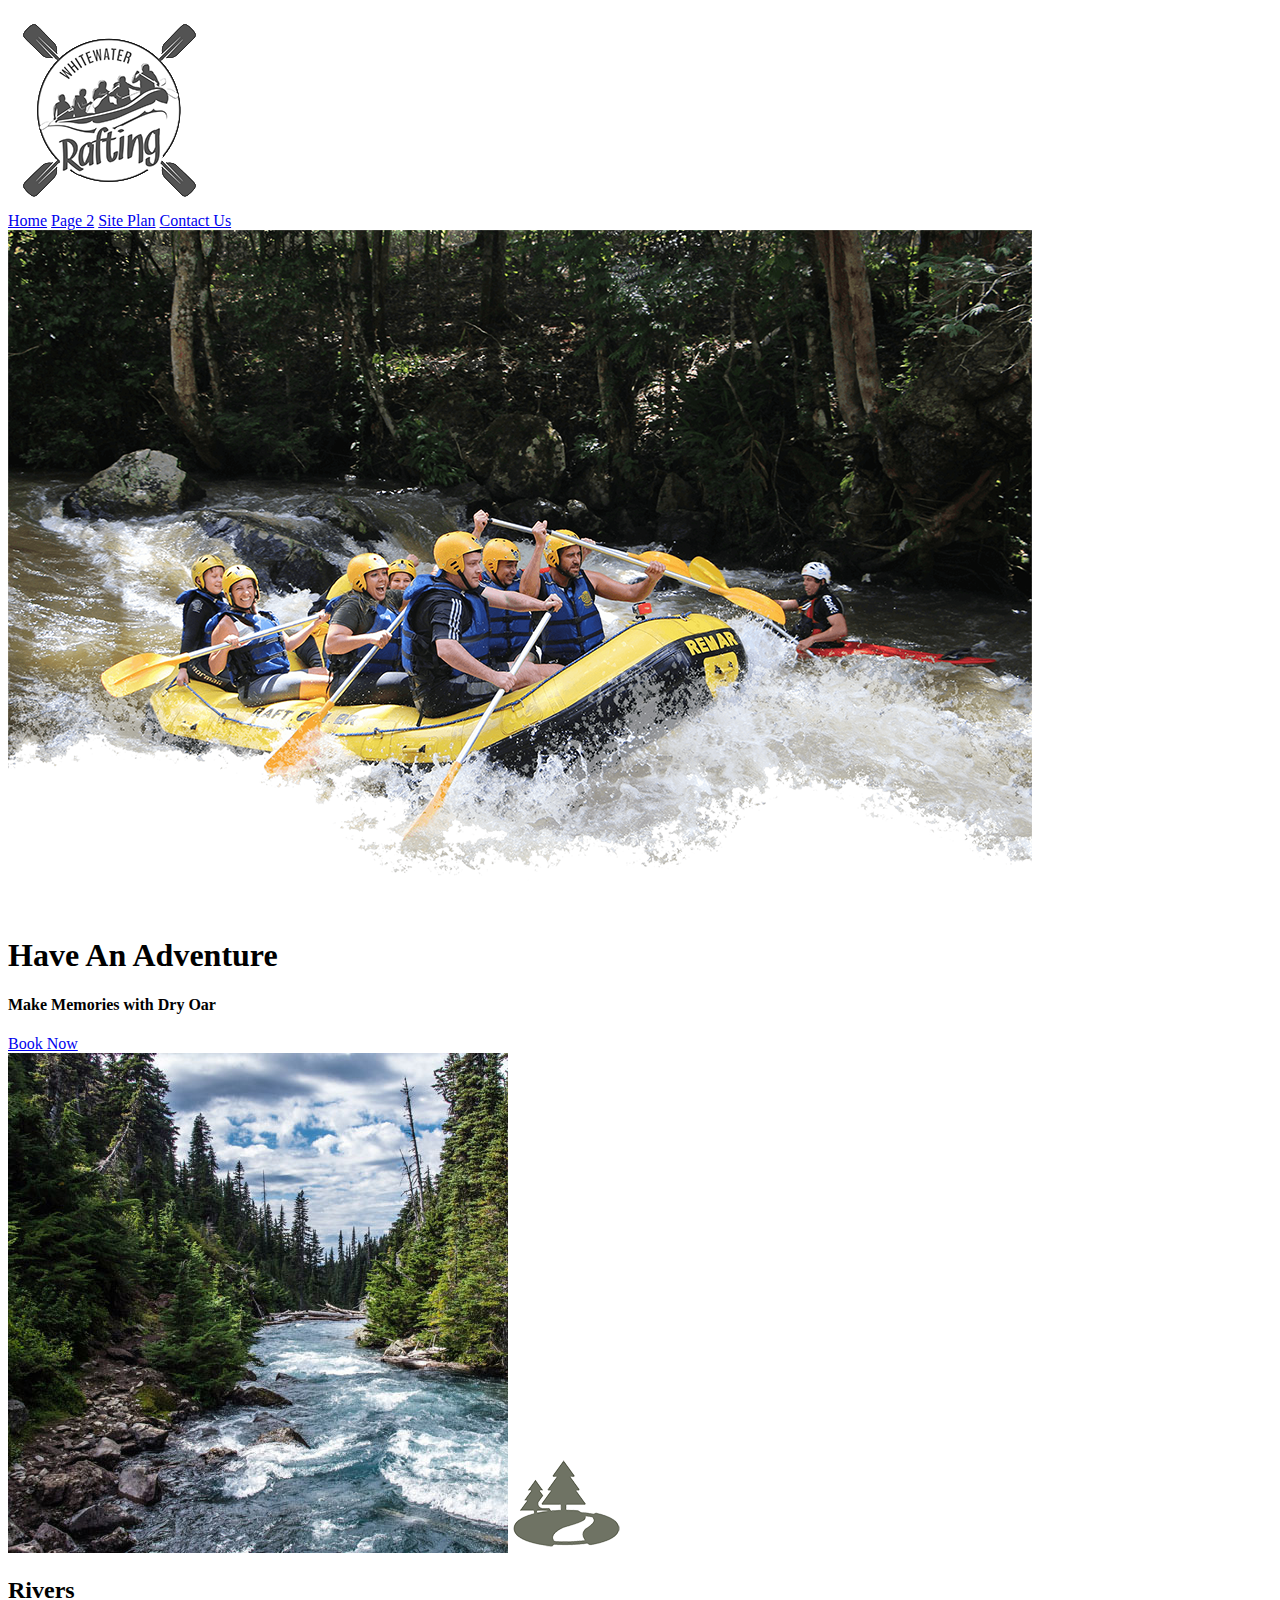
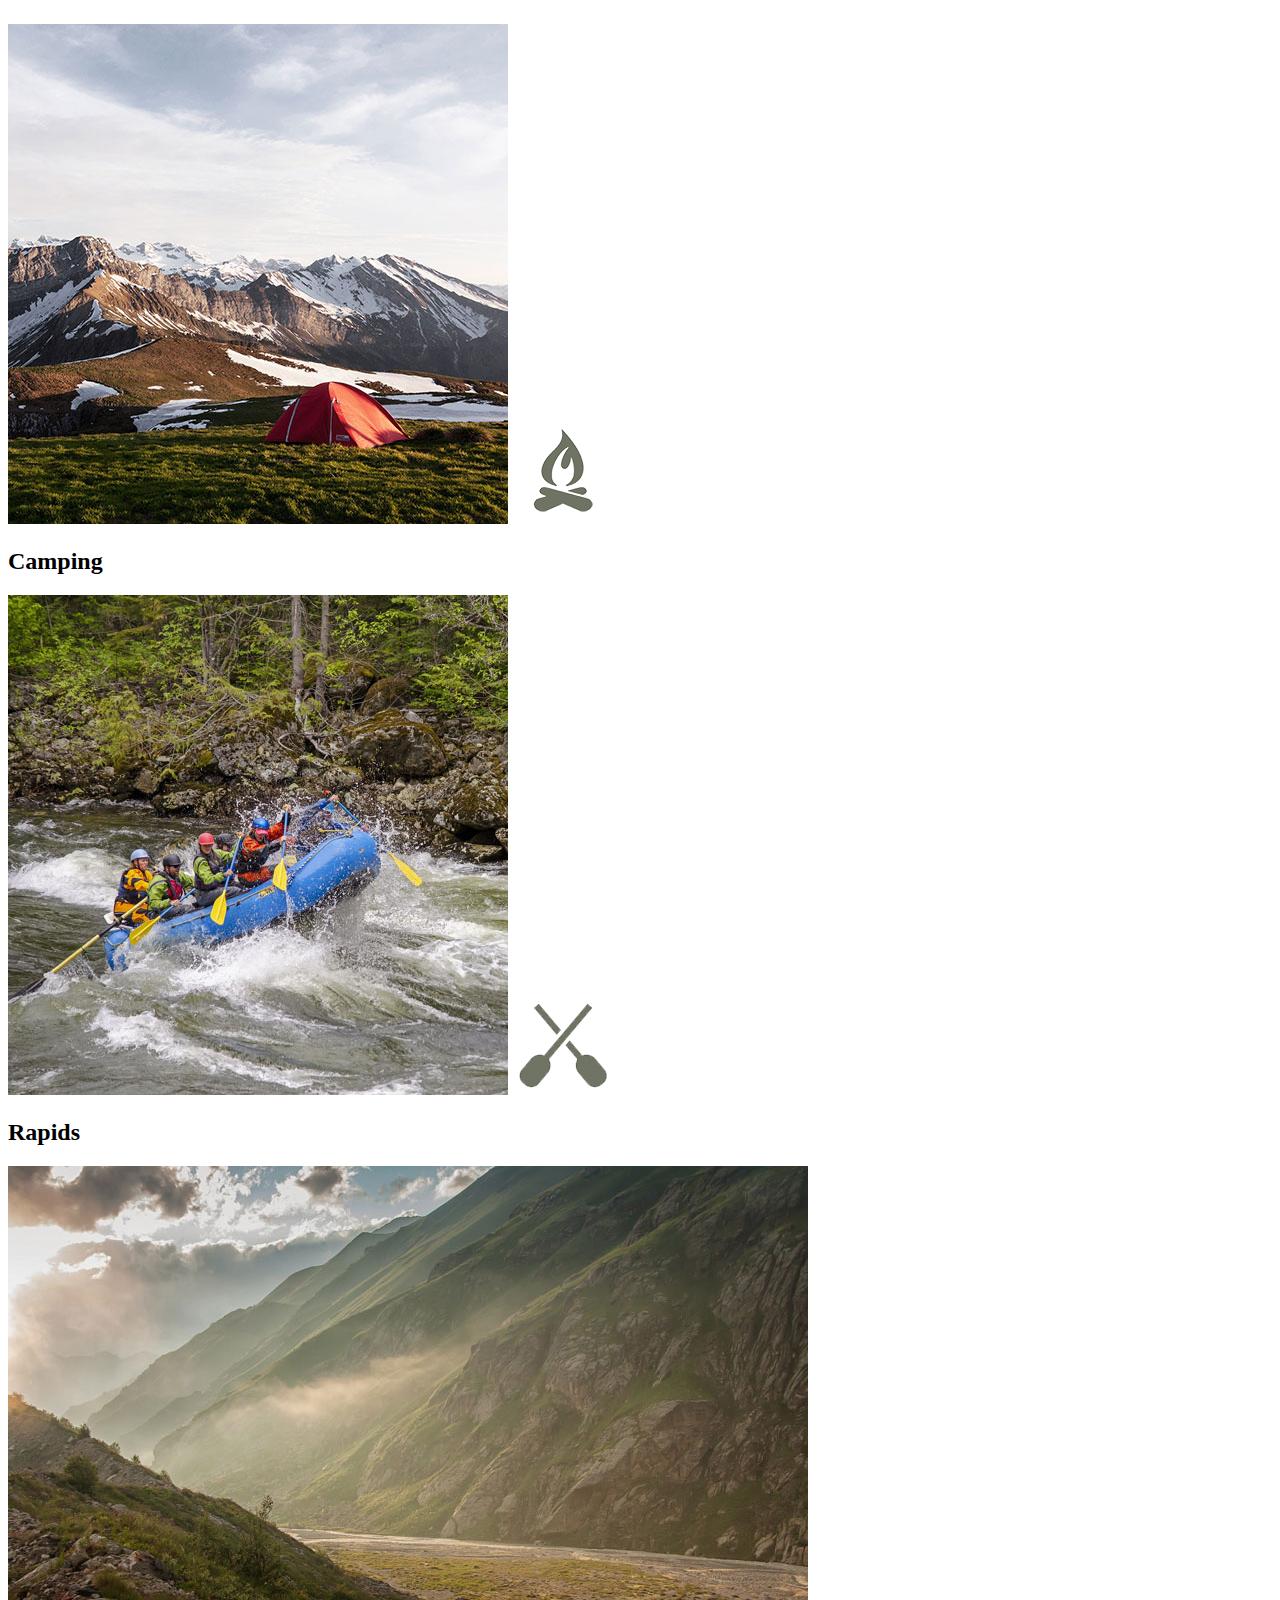
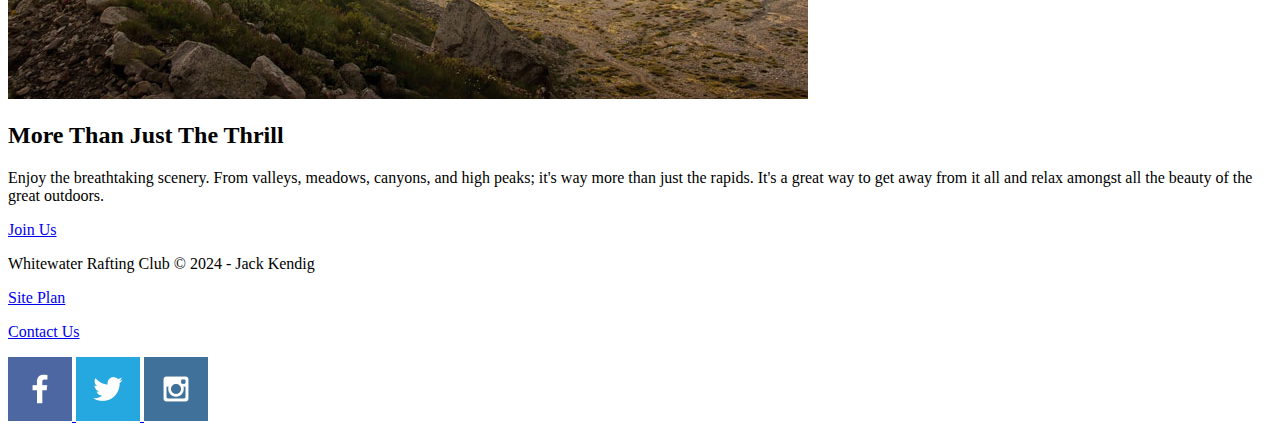
==== wwr/index.html @ 07050d3e "Added whitewater rafting site page and the images used." ====
<!DOCTYPE html>
<html lang="en">
<head>
    <meta charset="UTF-8">
    <meta name="viewport" content="width=device-width, initial-scale=1.0">
    <title>Whitewater Rafting Club | Home</title>
</head>
<body>
    <header>
        <a href="index.html" id="logo_link">
            <img class="logo" src="images/generic_logo_trans.png" alt="Whitewater Rafting Logo">
        </a>
        <nav>
            <a href="index.html">Home</a>
            <a href="#">Page 2</a>
            <a href="site-plan-rafting.html">Site Plan</a>
            <a href="contactus.html">Contact Us</a>
        </nav>
    </header>
    <div id="hero">
        <div id="hero-box">
            <img id="hero-img" src="images/hero.png" alt="People enjoying rafting">
        </div>
        <section id="hero-msg">
            <h1 class="home-title">Have An Adventure</h1>
            <h4>Make Memories with Dry Oar</h4>
            <div class="button-box">
                <a class="book" href="contactus.html">Book Now</a>
            </div>
        </section>
    </div>
    <main class="home-grid">
        <section class="rivers-card">
            <img class="card-img" src="images/rivers.jpg" alt="river in forest">
            <img class="icon" src="images/river_icon.png" alt="river icon">
            <h2>Rivers</h2>
        </section>
        <section class="camping-card">
            <img class="card-img" src="images/camping.jpg" alt="tent in mountains">
            <img class="icon" src="images/fire_icon.png" alt="fire icon">
            <h2>Camping</h2>
        </section>
        <section>
            <img class="card-img" src="images/rapids.jpg" alt="rafting boat">
            <img class="icon" src="images/oars.png" alt="oars icon">
            <h2>Rapids</h2>
        </section>
        <img class="mountains" src="images/mountains.jpg" alt="Misty mountains">
        <section class="msg">
            <h2>More Than Just The Thrill</h2>
            <p>Enjoy the breathtaking scenery. From valleys, meadows, canyons, and high peaks; it's way more than just the rapids. It's a great way to get away from it all and relax amongst all the beauty of the great outdoors.</p>
            <a class="join" href="rivers.html">Join Us</a>
        </section>
    </main>
    <footer>
        <p>Whitewater Rafting Club &copy; 2024 - Jack Kendig</p>
        <p><a href="site-plan-rafting.html">Site Plan</a></p>
        <p><a href="contactus.html">Contact Us</a></p>
        <div class="social">
            <a href="https://facebook.com">
                <img src="images/facebook.png" alt="fb icon">
            </a>
            <a href="https://twitter.com">
                <img src="images/twitter.png" alt="twitter icon">
            </a>
            <a href="https://instagram.com">
                <img src="images/instagram.png" alt="ig icon">
            </a>
        </div>
    </footer>
</body>
</html>
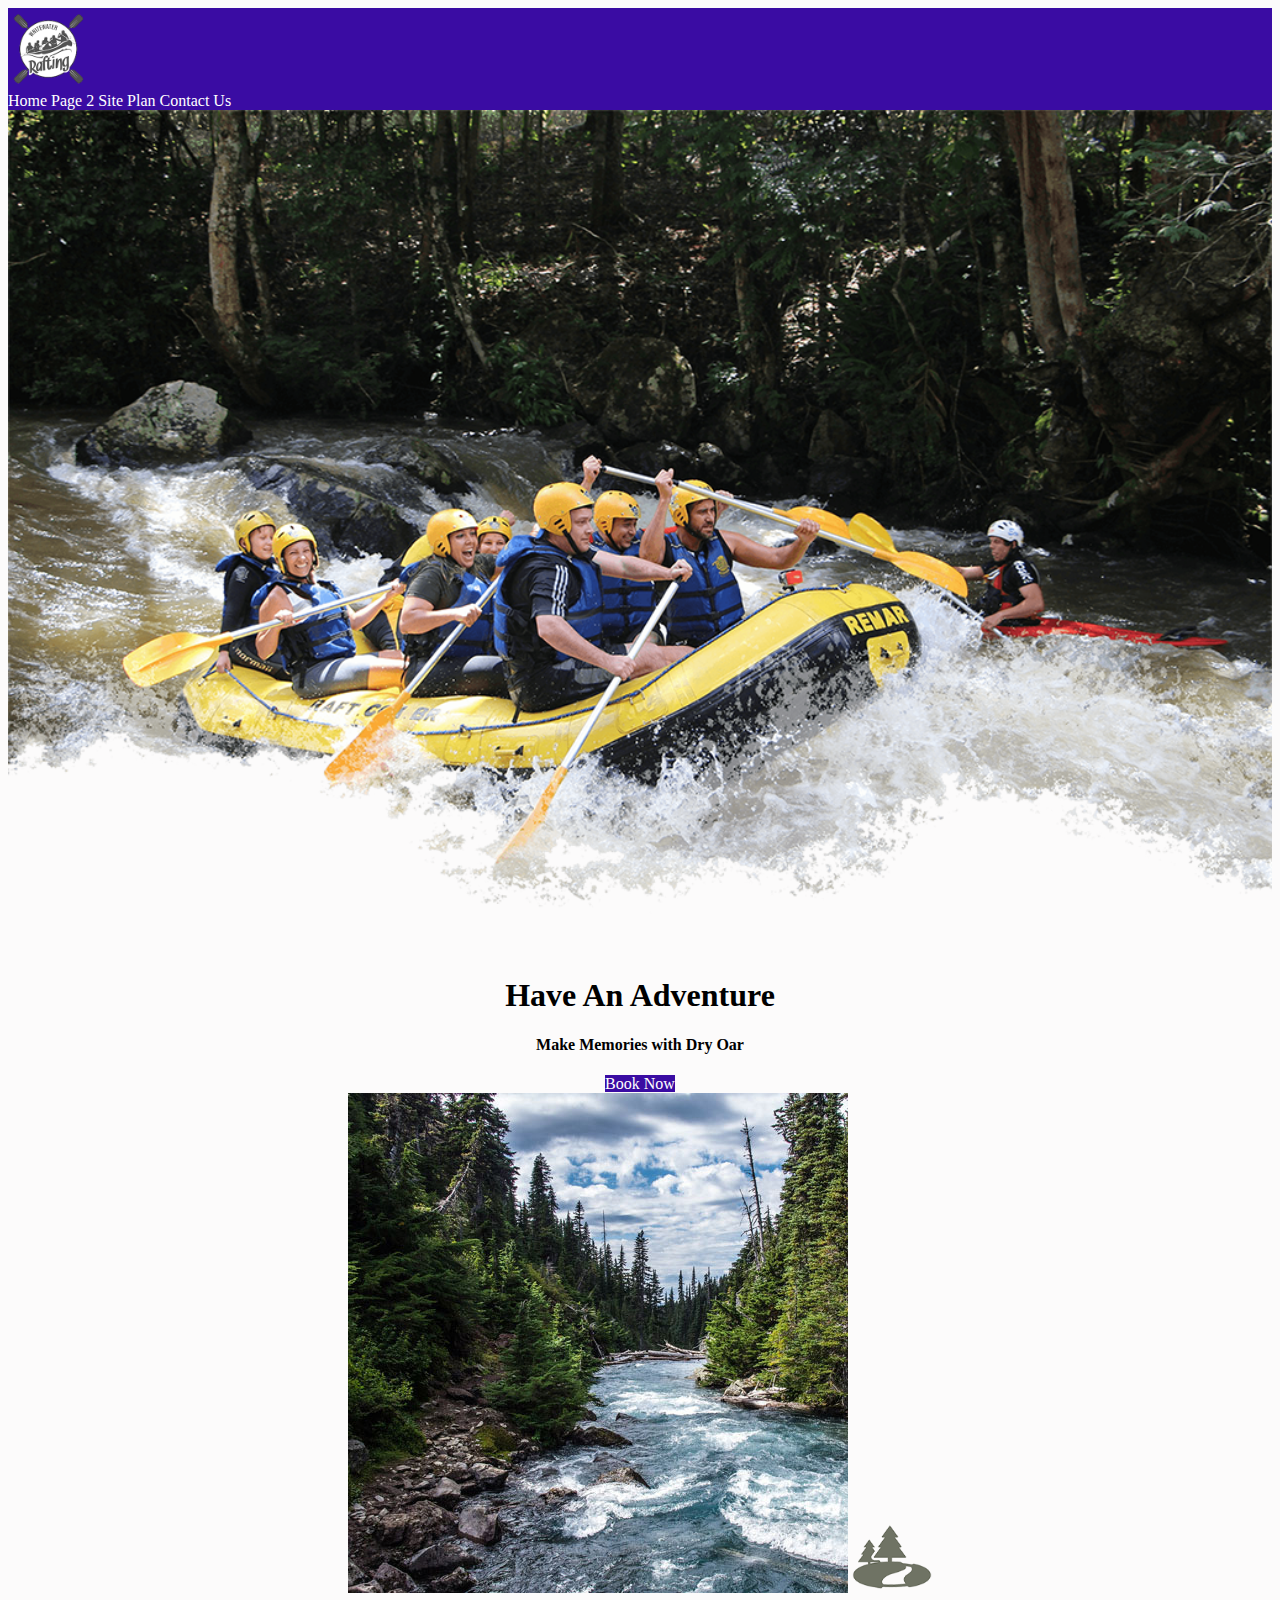
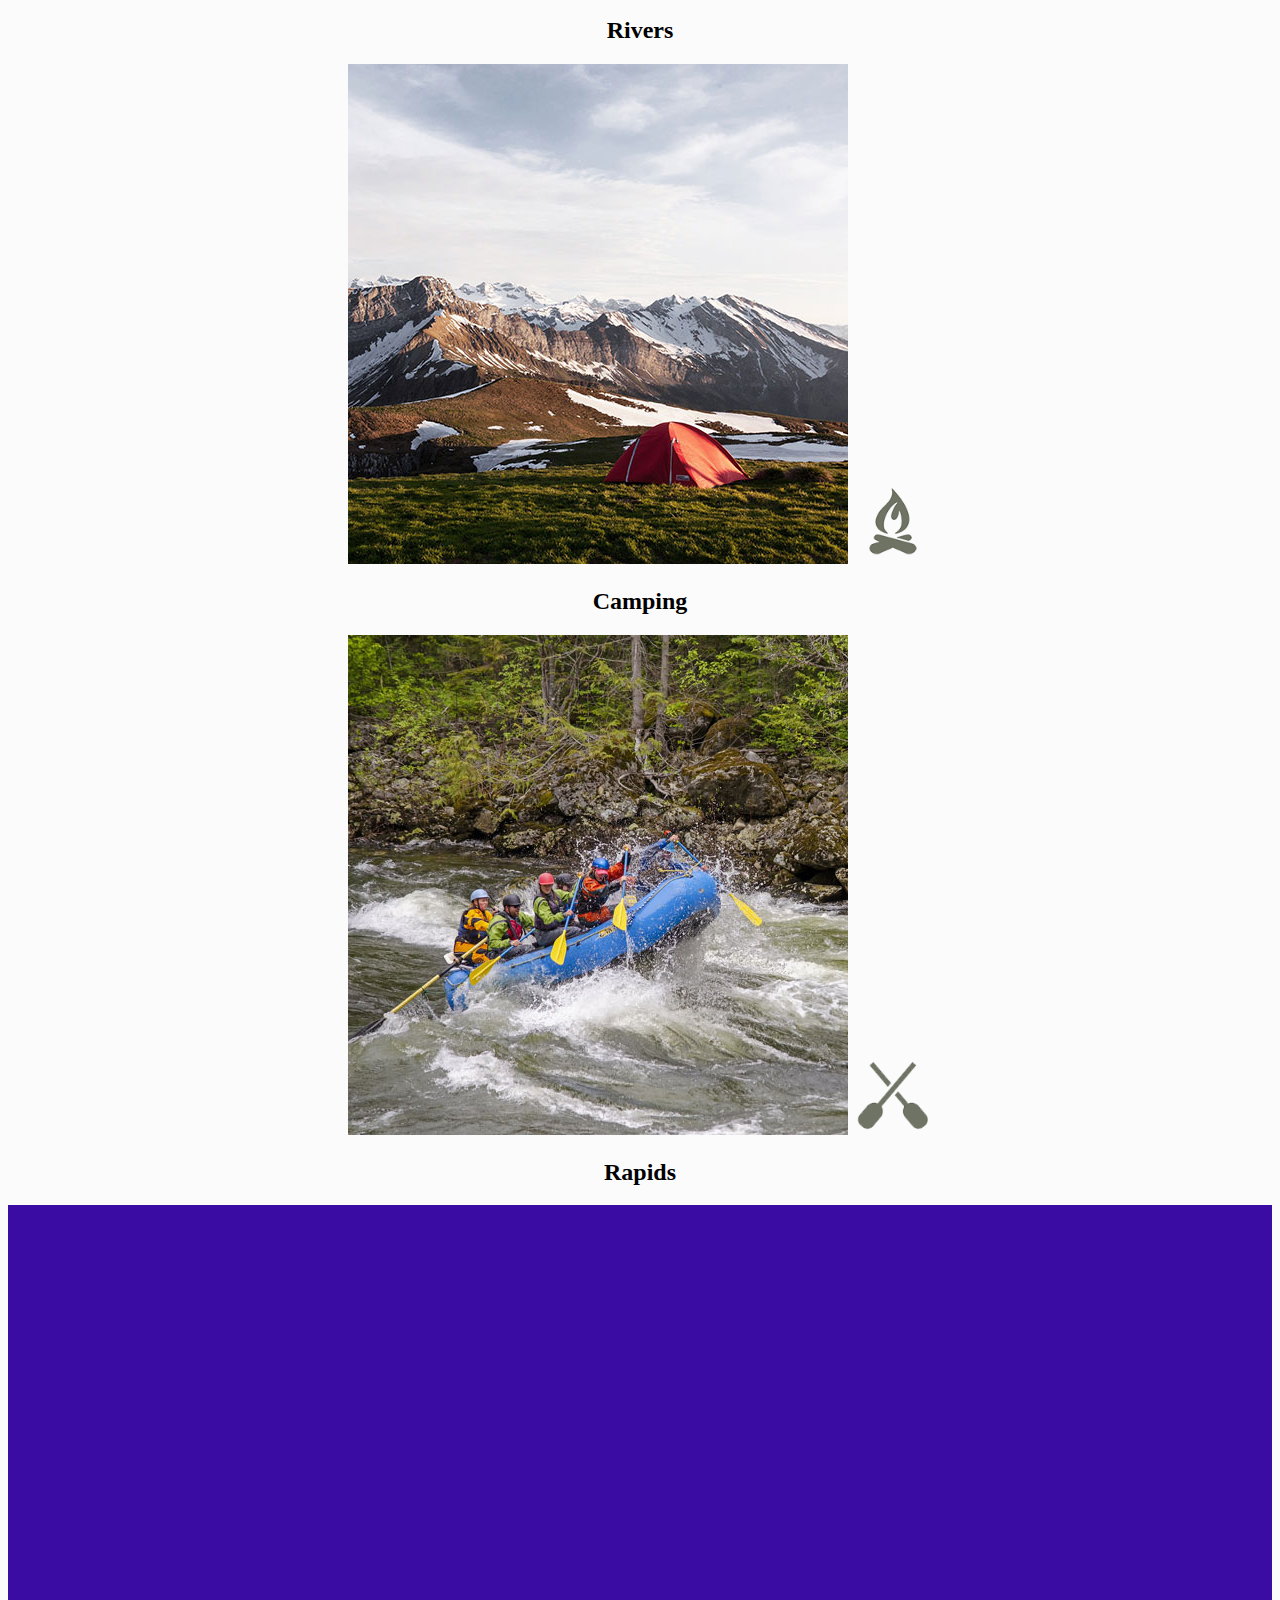
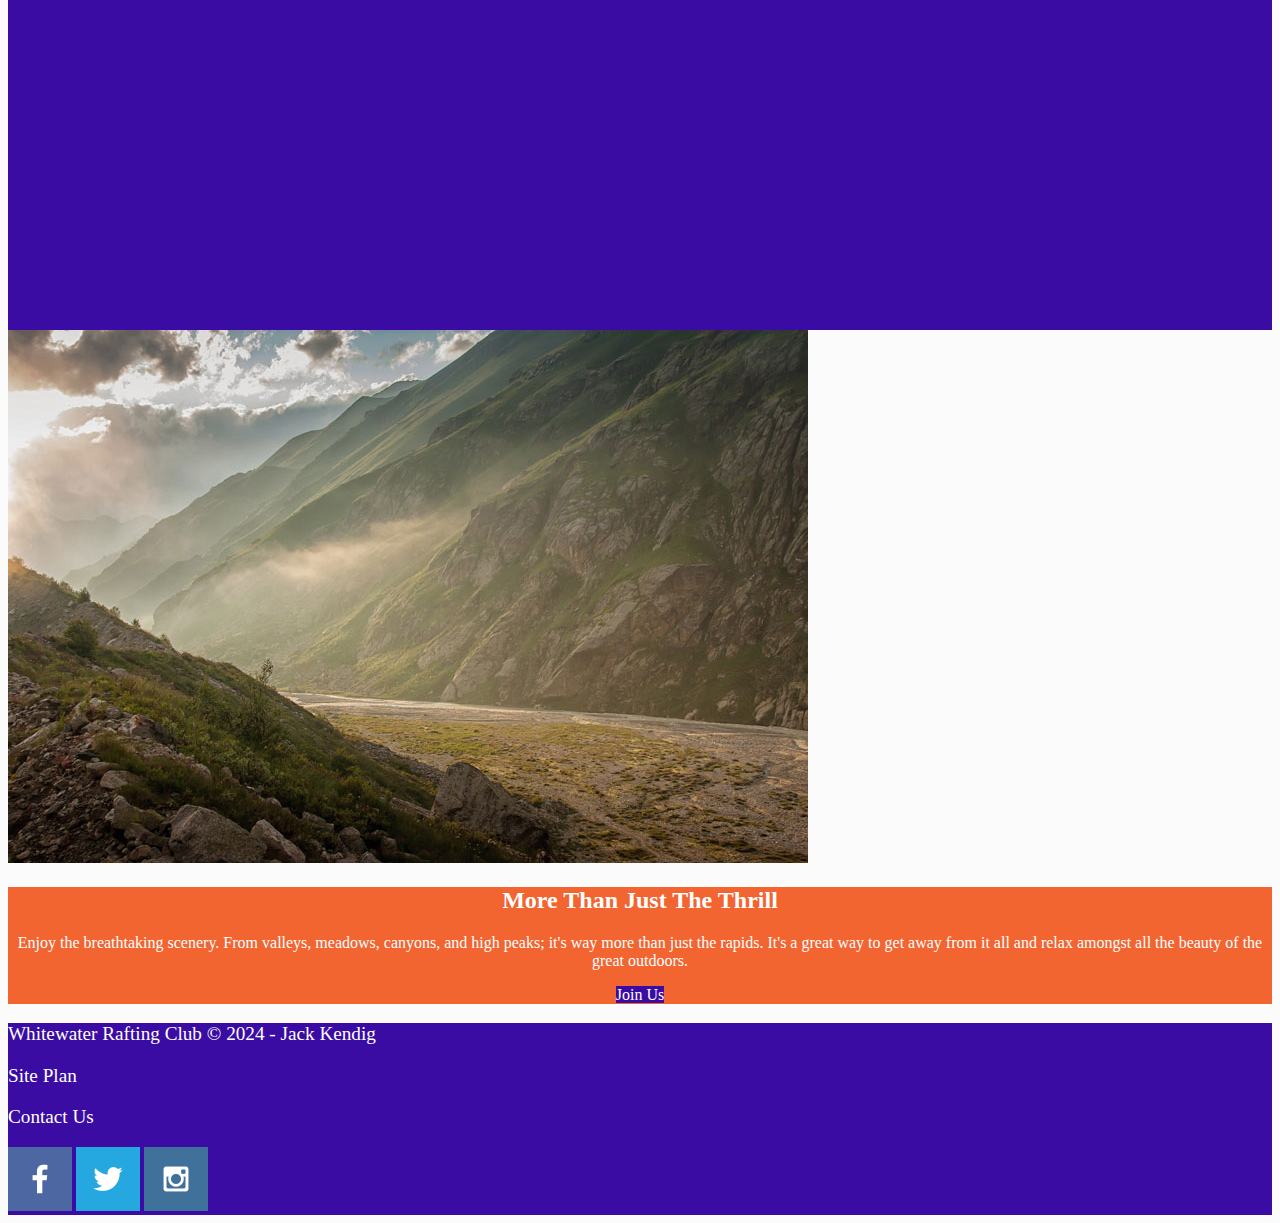
==== commit 28e8b9e3: "Added stylesheet for wwr site, fixed formatting on site plan stylesheet, updated wwr site html." ====
--- a/wwr/index.html
+++ b/wwr/index.html
@@ -3,70 +3,74 @@
 <head>
     <meta charset="UTF-8">
     <meta name="viewport" content="width=device-width, initial-scale=1.0">
+    <link rel="stylesheet" href="styles/style.css">
     <title>Whitewater Rafting Club | Home</title>
 </head>
 <body>
-    <header>
-        <a href="index.html" id="logo_link">
-            <img class="logo" src="images/generic_logo_trans.png" alt="Whitewater Rafting Logo">
-        </a>
-        <nav>
-            <a href="index.html">Home</a>
-            <a href="#">Page 2</a>
-            <a href="site-plan-rafting.html">Site Plan</a>
-            <a href="contactus.html">Contact Us</a>
-        </nav>
-    </header>
-    <div id="hero">
-        <div id="hero-box">
-            <img id="hero-img" src="images/hero.png" alt="People enjoying rafting">
+    <div id="content">
+        <header>
+            <a href="index.html" id="logo_link">
+                <img class="logo" src="images/generic_logo_trans.png" alt="Whitewater Rafting Logo">
+            </a>
+            <nav>
+                <a href="index.html">Home</a>
+                <a href="#">Page 2</a>
+                <a href="site-plan-rafting.html">Site Plan</a>
+                <a href="contactus.html">Contact Us</a>
+            </nav>
+        </header>
+        <div id="hero">
+            <div id="hero-box">
+                <img id="hero-img" src="images/hero.png" alt="People enjoying rafting">
+            </div>
+            <section id="hero-msg">
+                <h1 class="home-title">Have An Adventure</h1>
+                <h4>Make Memories with Dry Oar</h4>
+                <div class="button-box">
+                    <a class="book" href="contactus.html">Book Now</a>
+                </div>
+            </section>
         </div>
-        <section id="hero-msg">
-            <h1 class="home-title">Have An Adventure</h1>
-            <h4>Make Memories with Dry Oar</h4>
-            <div class="button-box">
-                <a class="book" href="contactus.html">Book Now</a>
+        <main class="home-grid">
+            <section class="rivers-card">
+                <img class="card-img" src="images/rivers.jpg" alt="river in forest">
+                <img class="icon" src="images/river_icon.png" alt="river icon">
+                <h2>Rivers</h2>
+            </section>
+            <section class="camping-card">
+                <img class="card-img" src="images/camping.jpg" alt="tent in mountains">
+                <img class="icon" src="images/fire_icon.png" alt="fire icon">
+                <h2>Camping</h2>
+            </section>
+            <section class="rapids-card">
+                <img class="card-img" src="images/rapids.jpg" alt="rafting boat">
+                <img class="icon" src="images/oars.png" alt="oars icon">
+                <h2>Rapids</h2>
+            </section>
+            <div id="background"></div>
+            <img class="mountains" src="images/mountains.jpg" alt="Misty mountains">
+            <section class="msg">
+                <h2>More Than Just The Thrill</h2>
+                <p>Enjoy the breathtaking scenery. From valleys, meadows, canyons, and high peaks; it's way more than just the rapids. It's a great way to get away from it all and relax amongst all the beauty of the great outdoors.</p>
+                <a class="join" href="rivers.html">Join Us</a>
+            </section>
+        </main>
+        <footer>
+            <p>Whitewater Rafting Club &copy; 2024 - Jack Kendig</p>
+            <p><a href="site-plan-rafting.html">Site Plan</a></p>
+            <p><a href="contactus.html">Contact Us</a></p>
+            <div class="social">
+                <a href="https://facebook.com" target="_blank">
+                    <img src="images/facebook.png" alt="fb icon">
+                </a>
+                <a href="https://twitter.com" target="_blank">
+                    <img src="images/twitter.png" alt="twitter icon">
+                </a>
+                <a href="https://instagram.com" target="_blank">
+                    <img src="images/instagram.png" alt="ig icon">
+                </a>
             </div>
-        </section>
+        </footer>
     </div>
-    <main class="home-grid">
-        <section class="rivers-card">
-            <img class="card-img" src="images/rivers.jpg" alt="river in forest">
-            <img class="icon" src="images/river_icon.png" alt="river icon">
-            <h2>Rivers</h2>
-        </section>
-        <section class="camping-card">
-            <img class="card-img" src="images/camping.jpg" alt="tent in mountains">
-            <img class="icon" src="images/fire_icon.png" alt="fire icon">
-            <h2>Camping</h2>
-        </section>
-        <section>
-            <img class="card-img" src="images/rapids.jpg" alt="rafting boat">
-            <img class="icon" src="images/oars.png" alt="oars icon">
-            <h2>Rapids</h2>
-        </section>
-        <img class="mountains" src="images/mountains.jpg" alt="Misty mountains">
-        <section class="msg">
-            <h2>More Than Just The Thrill</h2>
-            <p>Enjoy the breathtaking scenery. From valleys, meadows, canyons, and high peaks; it's way more than just the rapids. It's a great way to get away from it all and relax amongst all the beauty of the great outdoors.</p>
-            <a class="join" href="rivers.html">Join Us</a>
-        </section>
-    </main>
-    <footer>
-        <p>Whitewater Rafting Club &copy; 2024 - Jack Kendig</p>
-        <p><a href="site-plan-rafting.html">Site Plan</a></p>
-        <p><a href="contactus.html">Contact Us</a></p>
-        <div class="social">
-            <a href="https://facebook.com">
-                <img src="images/facebook.png" alt="fb icon">
-            </a>
-            <a href="https://twitter.com">
-                <img src="images/twitter.png" alt="twitter icon">
-            </a>
-            <a href="https://instagram.com">
-                <img src="images/instagram.png" alt="ig icon">
-            </a>
-        </div>
-    </footer>
 </body>
 </html>--- a/wwr/styles/style.css
+++ b/wwr/styles/style.css
@@ -0,0 +1,112 @@
+:root {
+    --primary-color: #3a0ca3;
+    --secondary-color: #7209b7;
+    --accent1-color: #F26430;
+    --accent2-color: #4CC9F0;
+}
+
+body {
+    background-color: #fcfbfb;
+}
+
+header {
+    background-color: rgba(58, 12, 163, 1);
+}
+
+.logo {
+    width: 80px;
+}
+
+#content {
+    max-width: 1600px;
+    margin: 0 auto;
+}
+
+nav a {
+    text-align: center;
+    color: white;
+    text-decoration: none;
+}
+
+nav a:hover {
+    background-color: var(--secondary-color);
+    color: white;
+}
+
+#hero-img {
+    width: 100%;
+}
+
+#hero-msg h1, #hero-msg h4 {
+    text-align: center;
+}
+
+.home-title {
+    color: black;
+}
+
+h4 {
+    color: black;
+}
+
+.button-box {
+    text-align: center;
+}
+
+main section {
+    text-align: center;
+}
+
+.icon {
+    width: 80px;
+}
+
+.book, .join {
+    background-color: var(--primary-color);
+    color: white;
+    text-decoration: none;
+}
+
+.book:hover, .join:hover {
+    background-color: var(--secondary-color);
+    color: white;
+}
+
+#background {
+    height: 725px;
+    background-color: var(--primary-color);
+}
+
+.msg {
+    background-color: var(--accent1-color);
+}
+
+.msg h2 {
+    color: white;
+}
+
+.msg p {
+    color: white;
+}
+
+footer {
+    background-color: var(--primary-color);
+    color: white;
+}
+
+footer p {
+    font-size: 1.2em;
+}
+
+footer p a:hover {
+    text-decoration: underline;
+}
+
+footer a {
+    color: white;
+    text-decoration: none;
+}
+
+footer a:hover {
+    color: white;
+}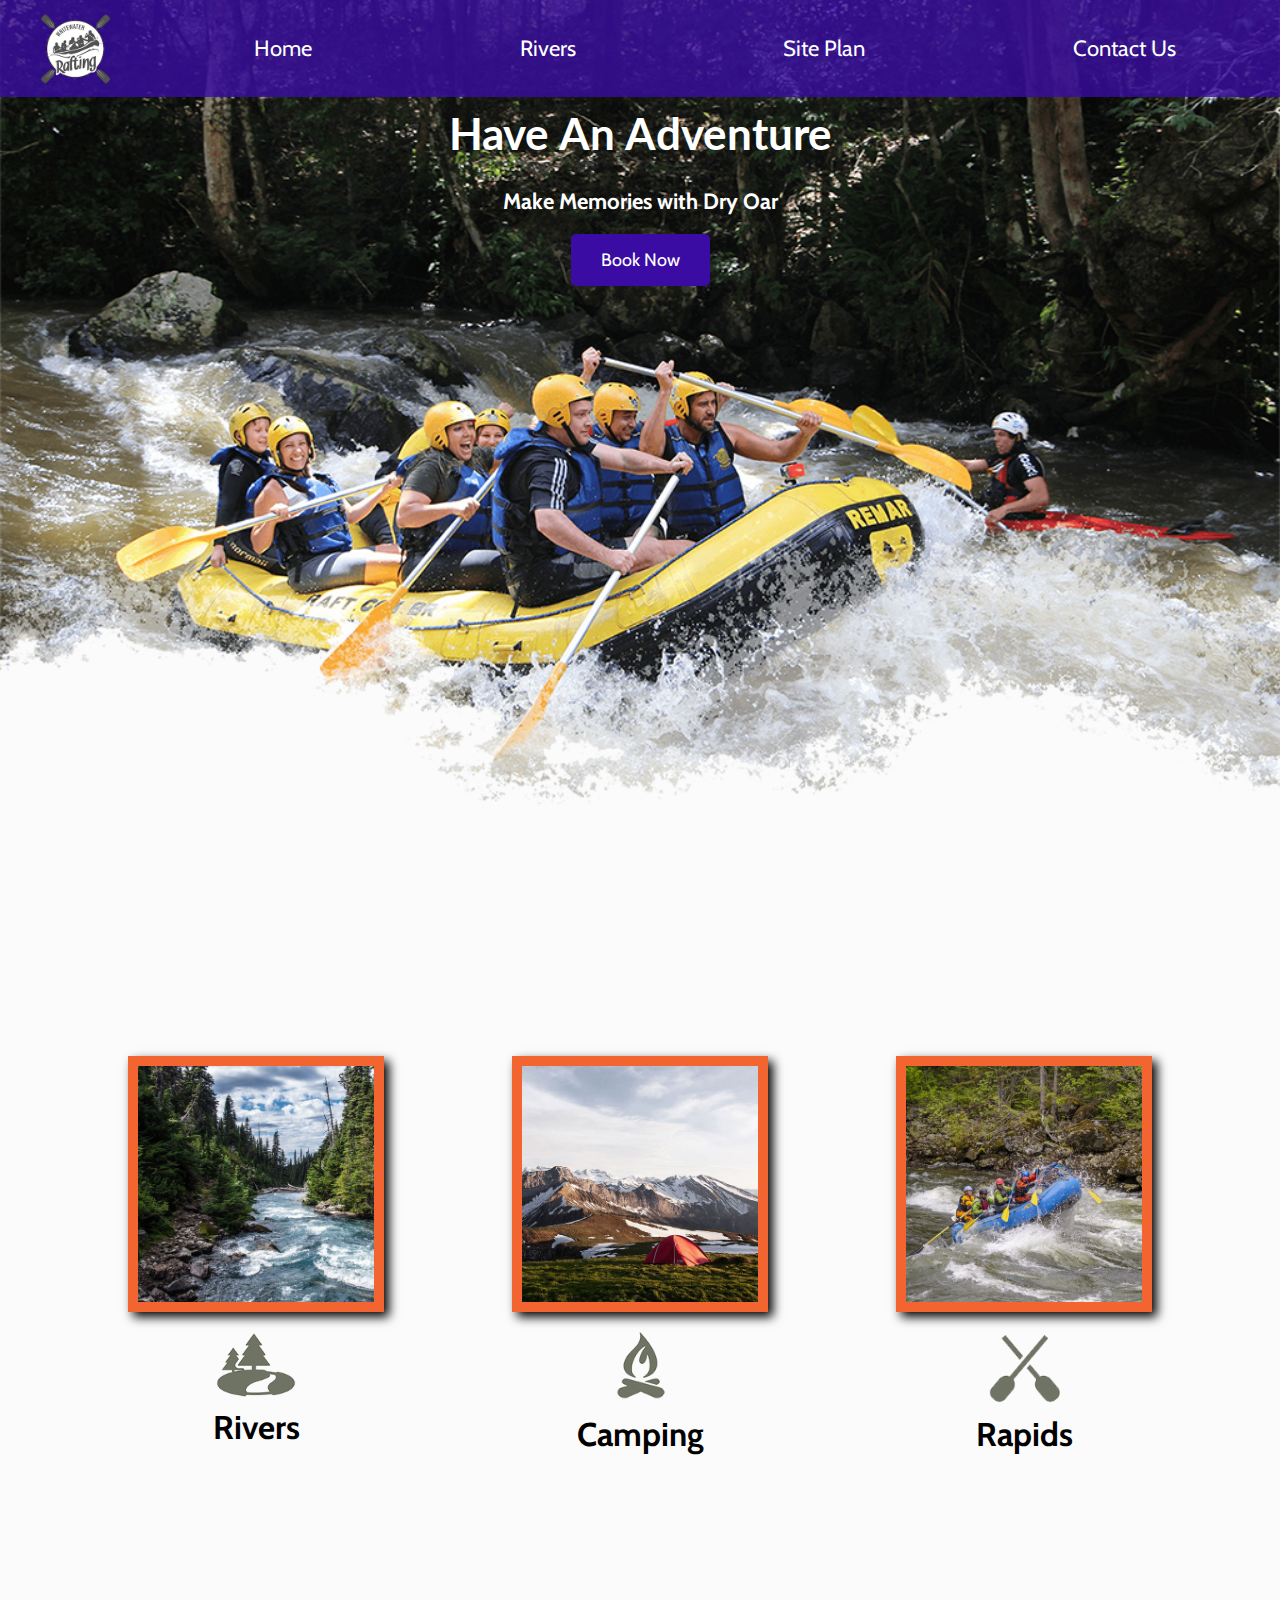
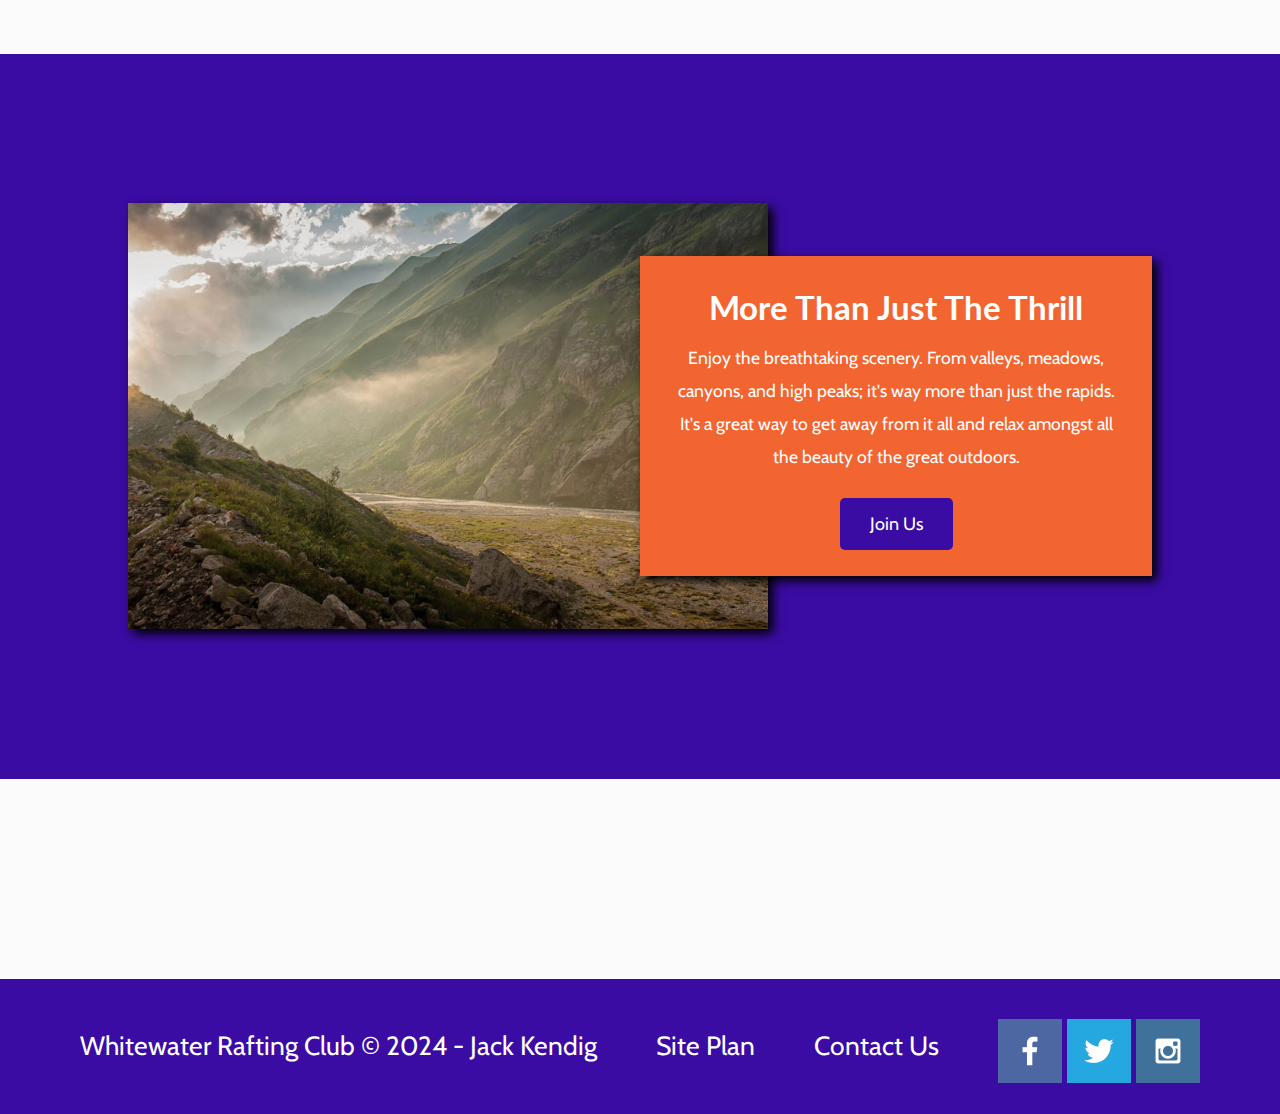
==== commit 487c363d: "Page2 renamed to Rivers, wireframe added" ====
--- a/wwr/index.html
+++ b/wwr/index.html
@@ -14,7 +14,7 @@
             </a>
             <nav>
                 <a href="index.html">Home</a>
-                <a href="#">Page 2</a>
+                <a href="#">Rivers</a>
                 <a href="site-plan-rafting.html">Site Plan</a>
                 <a href="contactus.html">Contact Us</a>
             </nav>
--- a/wwr/styles/style.css
+++ b/wwr/styles/style.css
@@ -1,16 +1,37 @@
+@import url('https://fonts.googleapis.com/css2?family=Cabin&family=Lato:wght@700&display=swap');
+
 :root {
     --primary-color: #3a0ca3;
     --secondary-color: #7209b7;
     --accent1-color: #F26430;
     --accent2-color: #4CC9F0;
+
+    --heading-font: "Lato", Arial, sans-serif;
+    --paragraph-font: "Cabin", Helvetica, sans-serif;
 }
 
 body {
     background-color: #fcfbfb;
+    font-family: var(--paragraph-font);
+    font-size: 22px;
+    margin: 0;
+    padding: 0;
+}
+
+h2 {
+    margin: 0;
 }
 
 header {
-    background-color: rgba(58, 12, 163, 1);
+    background-color: rgba(58, 12, 163, 0.8);
+    display: grid;
+    grid-template-columns: 150px auto;
+}
+
+#logo_link {
+    padding-top: 5px;
+    justify-self: center;
+    align-self: center;
 }
 
 .logo {
@@ -22,10 +43,16 @@
     margin: 0 auto;
 }
 
+nav {
+    display: flex;
+    justify-content: space-around;
+}
+
 nav a {
     text-align: center;
     color: white;
     text-decoration: none;
+    padding: 35px;
 }
 
 nav a:hover {
@@ -33,16 +60,38 @@
     color: white;
 }
 
+#hero {
+    display: grid;
+    grid-template-columns: 1fr 3fr 1fr;
+    margin-top: -100px;
+}
+
 #hero-img {
     width: 100%;
 }
 
+#hero-msg {
+    grid-column: 2/3;
+    grid-row: 1/2;
+    margin-top: 100px;
+}
+
+#hero-box {
+    grid-column: 1/4;
+    grid-row: 1/3;
+    z-index: -1;
+}
+
 #hero-msg h1, #hero-msg h4 {
     text-align: center;
+    color: white;
 }
 
 .home-title {
     color: black;
+    font-family: var(--heading-font);
+    font-size: 2em;
+    margin-top: 10px;
 }
 
 h4 {
@@ -57,14 +106,60 @@
     text-align: center;
 }
 
+main section img {
+    box-sizing: border-box;
+}
+
+.home-grid {
+    display: grid;
+    grid-template-columns: repeat(10, 1fr);
+}
+
+.rivers-card, .camping-card, .rapids-card {
+    margin: 200px 0;
+    grid-row: 2/3;
+}
+
+.rivers-card {
+    grid-column: 2/4;
+}
+
+.camping-card {
+    grid-column: 5/7;
+}
+
+.rapids-card {
+    grid-column: 8/10;
+}
+
+.card-img {
+    border: 10px solid var(--accent1-color);
+    transition: transform .5s;
+    box-shadow: 5px 5px 10px black;
+}
+
+.card-img:hover {
+    opacity: .8;
+    transform: scale(1.1);
+}
+
+.card-img, .mountains {
+    width: 100%;
+}
+
 .icon {
     width: 80px;
+    padding-top: 10px;
 }
 
 .book, .join {
     background-color: var(--primary-color);
     color: white;
     text-decoration: none;
+    font-size: 18px;
+    padding: 15px 30px;
+    margin-top: 50px;
+    border-radius: 5px;
 }
 
 .book:hover, .join:hover {
@@ -75,23 +170,45 @@
 #background {
     height: 725px;
     background-color: var(--primary-color);
+    grid-column: 1/11;
+    grid-row: 4/9;
+}
+
+.mountains {
+    margin: 100px 0;
+    grid-column: 2/7;
+    grid-row: 5/8;
+    box-shadow: 5px 5px 10px black;
 }
 
 .msg {
     background-color: var(--accent1-color);
+    line-height: 1.5em;
+    padding: 35px;
+    grid-column: 6/10;
+    grid-row: 6/7;
+    box-shadow: 5px 5px 10px black;
 }
 
 .msg h2 {
     color: white;
+    font-family: var(--heading-font), 'Arial', 'sans-serif';
 }
 
 .msg p {
     color: white;
+    font-size: .8em;
+    padding-bottom: 15px;
 }
 
 footer {
     background-color: var(--primary-color);
     color: white;
+    padding: 25px 50px;
+    margin-top: 200px;
+    display: flex;
+    justify-content: space-around;
+    align-items: center;
 }
 
 footer p {
@@ -109,4 +226,52 @@
 
 footer a:hover {
     color: white;
+}
+
+footer .social img {
+    padding-top: 15px;
+}
+
+@media screen and (max-width: 900px) {
+    #hero, .home-grid {
+        display: block;
+        height: auto;
+    }
+    nav, footer {
+        flex-direction: column;
+    }
+    nav a {
+        display: block;
+        padding: 15px;
+    }
+    #hero {
+        margin-top: 0;
+    }
+    #hero-msg {
+        margin-top: 0;
+    }
+    #hero-msg h4 {
+        display: none;
+    }
+    #hero-msg h1 {
+        color: #6f7364;
+    }
+    .home-title {
+        font-size: 25px;
+    }
+    .rivers-card, .camping-card, .rapids-card { 
+        margin: 50px auto;
+        width: 60%;
+    }
+    #background {
+        display: none;
+    }
+    .mountains, .msg {
+        width: 80%;
+        display: block;
+        margin: 0 auto;
+    }
+    footer {
+        margin-top: 25px;
+    }
 }